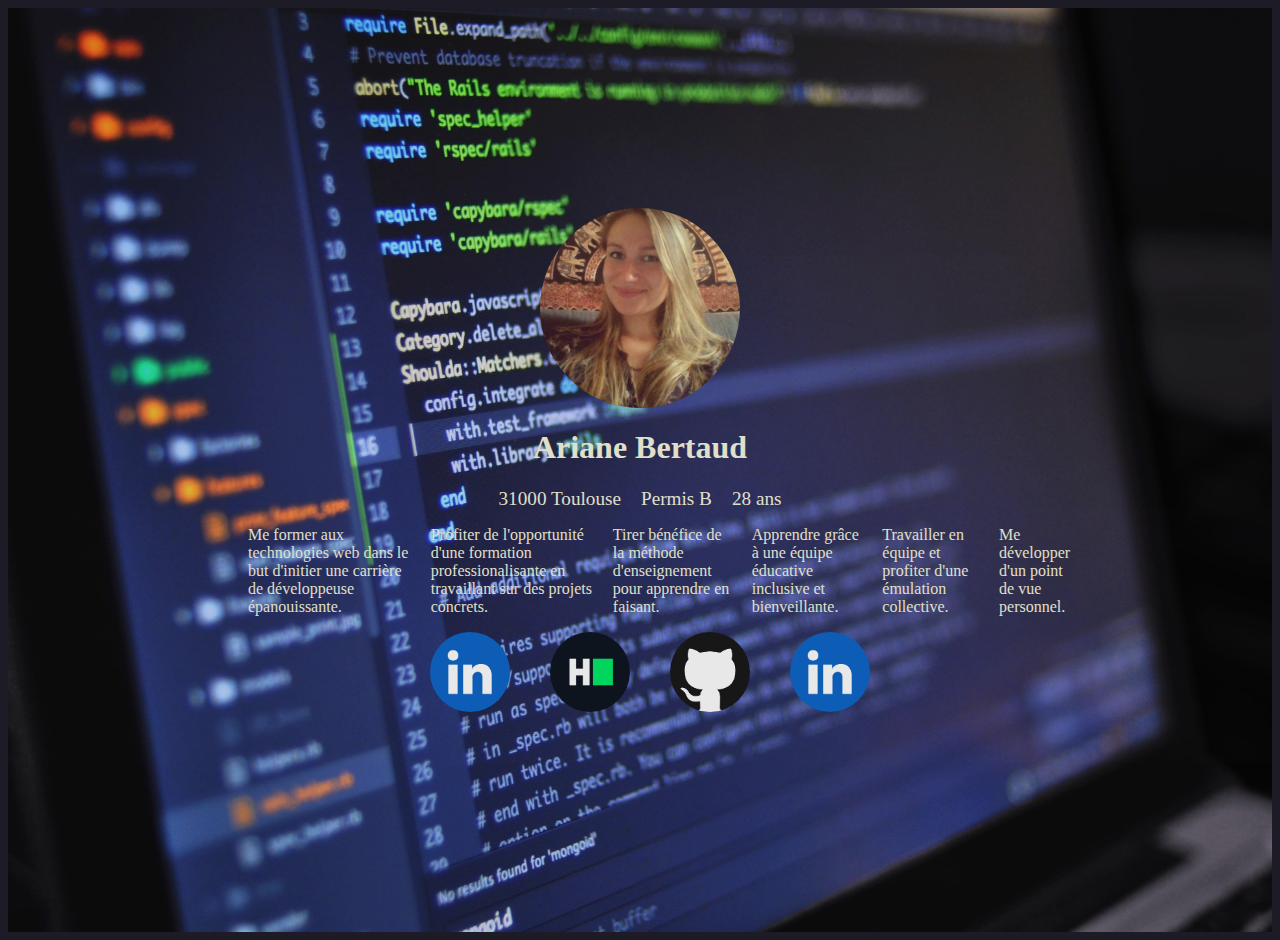
==== ProjetHTML/index.html @ f8efa6bf "My first commit" ====
<!DOCTYPE html>
<html lang="fr">
    <head>
        <meta charset="utf-8">
        <link href="style.css" rel="stylesheet">
        <link rel="preconnect" href="https://fonts.googleapis.com">
        <link rel="preconnect" href="https://fonts.gstatic.com" crossorigin>
        <link href="https://fonts.googleapis.com/css2?family=Freeman&display=swap" rel="stylesheet">
        <title>Carte de visite - Ariane Bertaud</title>
    </head>

    <main>
        <!-- les balises que je peux utiliser <span> <div> <br>-->
    <body>
        <section class="section1">
            <span class="avatar_span"> <img src="image/ariane.jpg" alt="Avatar Ariane Bertaud" title="Ariane Bertaud" class="avatar"> </span>
            <h1>Ariane Bertaud</h1>
            <div class="div_horizontale">
                <div class="div_text"> 31000 Toulouse</div>
                <div class="div_text"> Permis B</div>
                <div class="div_text"> 28 ans</div>
            </div>
            <ul class="liste_verticale">
                <li>Me former aux technologies web dans le but d'initier une carrière de développeuse épanouissante.</li>
                <li>Profiter de l'opportunité d'une formation professionalisante en travaillant sur des projets concrets.</li>
                <li>Tirer bénéfice de la méthode d'enseignement pour apprendre en faisant.</li>
                <li>Apprendre grâce à une équipe éducative inclusive et bienveillante.</li>
                <li>Travailler en équipe et profiter d'une émulation collective.</li>
                <li>Me développer d'un point de vue personnel.</li>
            </ul>
            <ul class="liste_horizontale">
                <li>        
                    <a href="https://fr.linkedin.com/in/ariane-bertaud-a9135b99" target="_blank">
                    <img src="image/linkedin.png" alt="logo in blanc sur fond bleu" title="Page Linkedin Ariane Bertaud" class="bulle">
                </li>
                <li>        
                    <a href="https://www.hackerrank.com/ariane_bertaud" target="_blank">
                    <img src="image/hackerrank.png" alt="logo H blanc puis rectangle vert sur fond bleu" title="Page HackerRank Ariane Bertaud" class="bulle">
                </li>
                <li>        
                    <a href="https://github.com/Pipatchies/Simplon" target="_blank">
                    <img src="image/github.png" alt="logo chat blanc sur fond noir" title="Repository GitHub Ariane Bertaud" class="bulle">
                </li>
                <li>        
                    <a href="https://www.linkedin.com/in/ariane-bertaud-a9135b99/" target="_blank">
                    <img src="image/linkedin.png" alt="logo linkedin" title="Page Linkedin Ariane Bertaud" class="bulle">
                </li>
            </ul>
        </section>

        <!--<h1>Informations générales:</h1>
        <p>Voici <em>quelques lignes</em> pour me présenter sunccintement</p>
        <ul>
            <li class="classe_1 size_text"><strong>Nom</strong> : Bertaud</li>
            <li class="size_text"><mark>Prénom</mark> : Ariane</li>
        </ul>
        <div class="fond">
            <span class="photoprofil">
                <img src="image/ariane.jpg" alt="La plus belle" title="là c'est vraiment la plus belle" class="photo">
            </span>
        </div>
        <br>
        <br>
        <a href="about.html">About</a>-->
    </body>
    </main>
</html>
---- ProjetHTML/style.css ----
body {
    background-color: rgb(29, 27, 38);
}
.section1 {    
    flex-direction: column;
    color: beige;
    background: url(image/Code.jpg);
    background-size: cover;
    opacity: 0.9;
    padding : 200px;
    font-family: 'Freeman' sans-serif;
}

.avatar {
    width: 200px;
    border-radius: 50% 50% 50% 50% / 50% 50% 50% 50% ;
}

.bulle {
    width: 80px;
    border-radius: 50% 50% 50% 50% / 50% 50% 50% 50% ;
}

.avatar_span {
    display: flex;
    justify-content: center;
}

.section1 h1 {
    text-align: center;
    font-size: 2em;
}

.div_horizontale {
    
    display: flex;
    list-style-type:none;
    flex-direction: row;
    justify-content: center;
    gap: 20px;
}

.liste_verticale {
    
    display: flex;
    list-style-type:none;
    justify-content: center;
    gap: 20px;
}

.liste_horizontale {
    
    display: flex;
    list-style-type:none;
    flex-direction: row;
    justify-content: center;
    gap: 20px;
}

.div_text {
    font-size: 1.2em;
}
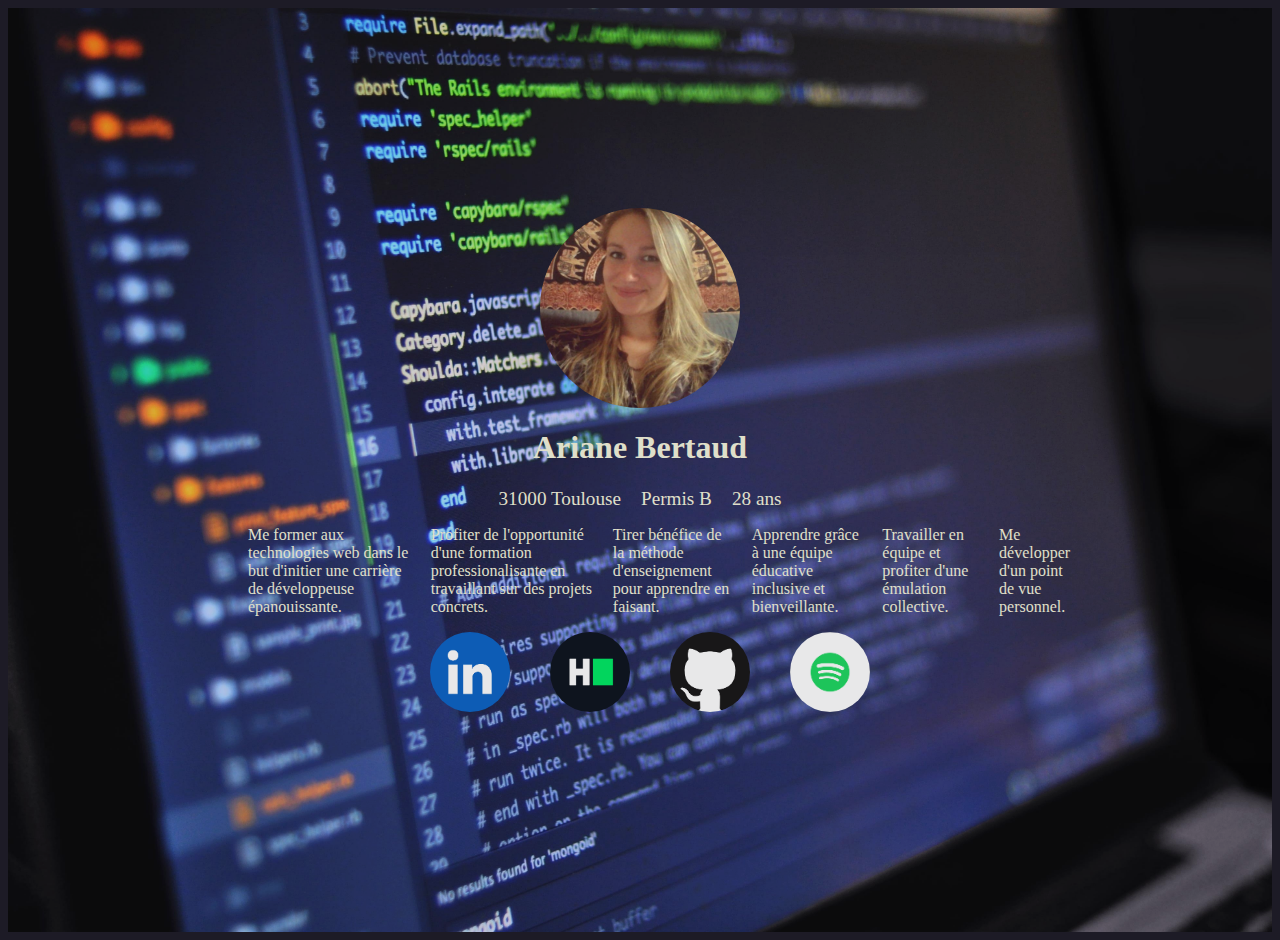
==== commit 00925182: "Add Spotify link" ====
--- a/ProjetHTML/index.html
+++ b/ProjetHTML/index.html
@@ -38,12 +38,12 @@
                     <img src="image/hackerrank.png" alt="logo H blanc puis rectangle vert sur fond bleu" title="Page HackerRank Ariane Bertaud" class="bulle">
                 </li>
                 <li>        
-                    <a href="https://github.com/Pipatchies/Simplon" target="_blank">
+                    <a href="https://github.com/Pipatchies" target="_blank">
                     <img src="image/github.png" alt="logo chat blanc sur fond noir" title="Repository GitHub Ariane Bertaud" class="bulle">
                 </li>
                 <li>        
-                    <a href="https://www.linkedin.com/in/ariane-bertaud-a9135b99/" target="_blank">
-                    <img src="image/linkedin.png" alt="logo linkedin" title="Page Linkedin Ariane Bertaud" class="bulle">
+                    <a href="https://open.spotify.com/user/1158196847?si=a5fb77421f29477c" target="_blank">
+                    <img src="image/spotify.png" alt="logo vert avec stries blanches" title="Profil Spotify Ariane Bertaud" class="bulle">
                 </li>
             </ul>
         </section>
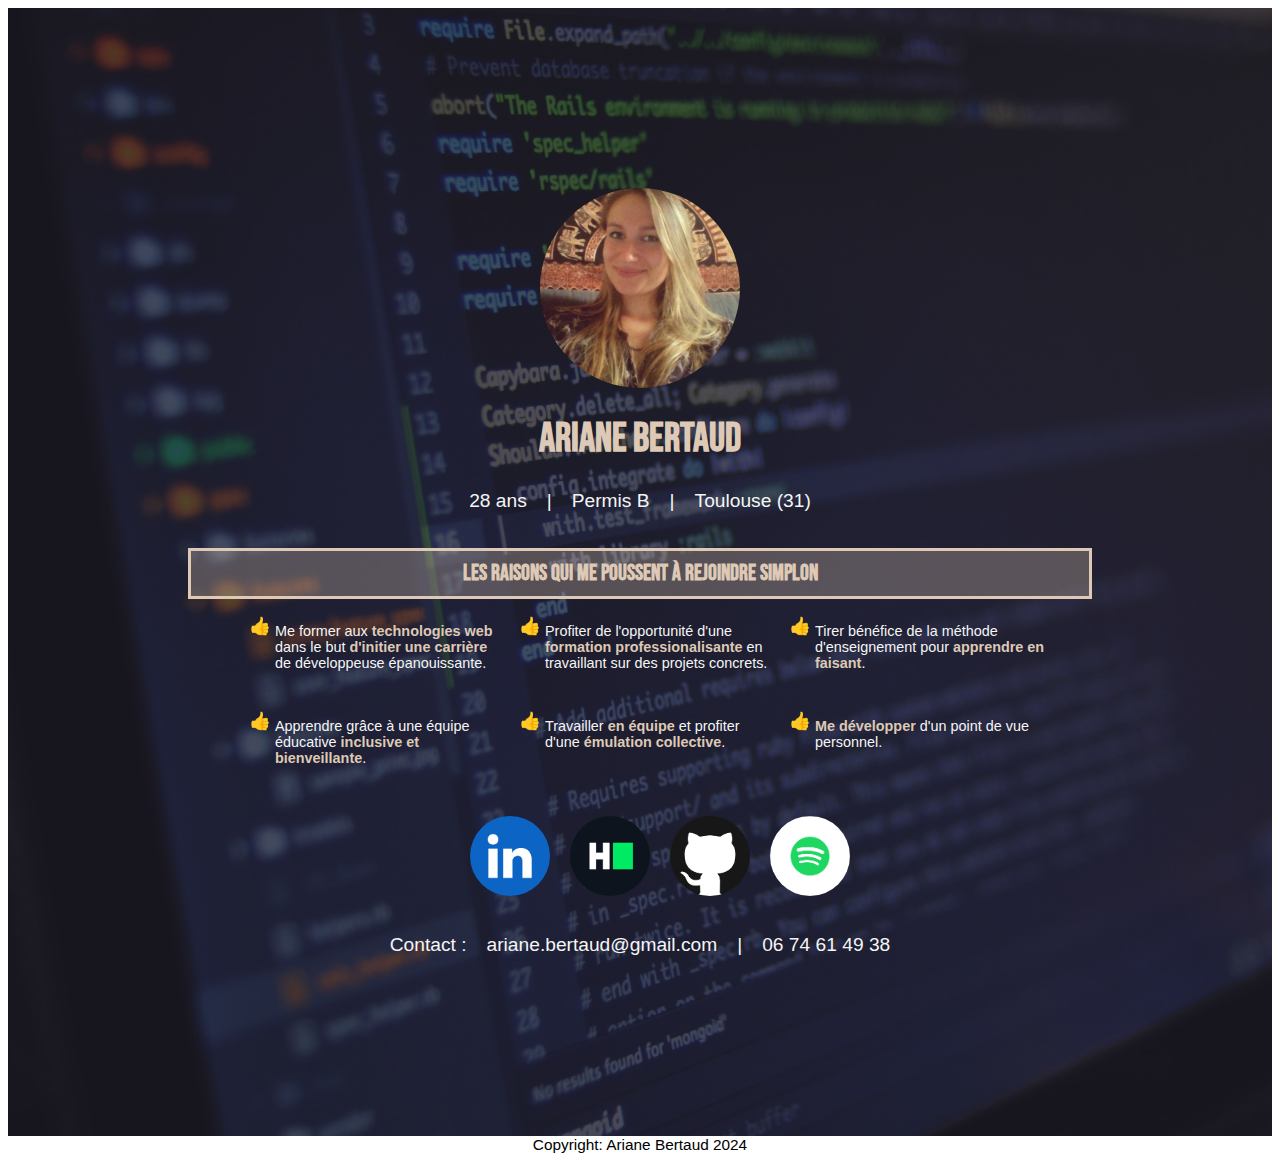
==== commit 42b105fc: "Finish project" ====
--- a/ProjetHTML/index.html
+++ b/ProjetHTML/index.html
@@ -5,7 +5,7 @@
         <link href="style.css" rel="stylesheet">
         <link rel="preconnect" href="https://fonts.googleapis.com">
         <link rel="preconnect" href="https://fonts.gstatic.com" crossorigin>
-        <link href="https://fonts.googleapis.com/css2?family=Freeman&display=swap" rel="stylesheet">
+        <link href="https://fonts.googleapis.com/css2?family=Bebas+Neue&display=swap" rel="stylesheet">
         <title>Carte de visite - Ariane Bertaud</title>
     </head>
 
@@ -13,55 +13,60 @@
         <!-- les balises que je peux utiliser <span> <div> <br>-->
     <body>
         <section class="section1">
+        <!--je n'utilise qu'une section pour pouvoir jouer sur la transparence de l'arrière plan-->
             <span class="avatar_span"> <img src="image/ariane.jpg" alt="Avatar Ariane Bertaud" title="Ariane Bertaud" class="avatar"> </span>
             <h1>Ariane Bertaud</h1>
             <div class="div_horizontale">
-                <div class="div_text"> 31000 Toulouse</div>
+                <div class="div_text"> 28 ans</div>
+                <div class="div_text">|</div>
                 <div class="div_text"> Permis B</div>
-                <div class="div_text"> 28 ans</div>
+                <div class="div_text">|</div>
+                <div class="div_text">Toulouse (31)</div>
             </div>
-            <ul class="liste_verticale">
-                <li>Me former aux technologies web dans le but d'initier une carrière de développeuse épanouissante.</li>
-                <li>Profiter de l'opportunité d'une formation professionalisante en travaillant sur des projets concrets.</li>
-                <li>Tirer bénéfice de la méthode d'enseignement pour apprendre en faisant.</li>
-                <li>Apprendre grâce à une équipe éducative inclusive et bienveillante.</li>
-                <li>Travailler en équipe et profiter d'une émulation collective.</li>
-                <li>Me développer d'un point de vue personnel.</li>
+            <br>
+            <h2> Les raisons qui me poussent à rejoindre simplon</h2>
+            <ul class="liste_raisons">
+                <li class="liste_text">Me former aux <strong>technologies web</strong> dans le but <strong>d'initier une carrière</strong> de développeuse épanouissante.</li>
+                <li class="liste_text">Profiter de l'opportunité d'une <strong>formation professionalisante</strong> en travaillant sur des projets concrets.</li>
+                <li class="liste_text">Tirer bénéfice de la méthode d'enseignement pour <strong>apprendre en faisant</strong>.</li>
+                <li class="liste_text">Apprendre grâce à une équipe éducative <strong>inclusive et bienveillante</strong>.</li>
+                <li class="liste_text">Travailler <strong>en équipe</strong> et profiter d'une <strong>émulation collective</strong>.</li>
+                <li class="liste_text"><strong>Me développer</strong> d'un point de vue personnel.</li>
             </ul>
-            <ul class="liste_horizontale">
+            <br>
+            <ul class="liste_logo">
                 <li>        
-                    <a href="https://fr.linkedin.com/in/ariane-bertaud-a9135b99" target="_blank">
-                    <img src="image/linkedin.png" alt="logo in blanc sur fond bleu" title="Page Linkedin Ariane Bertaud" class="bulle">
+                    <a href="https://fr.linkedin.com/in/ariane-bertaud-a9135b99" target="_blank" class="img_logo">
+                        <img src="image/linkedin.png" alt="logo in blanc sur fond bleu" title="Page Linkedin Ariane Bertaud" class="bulle">
+                    </a>
                 </li>
                 <li>        
-                    <a href="https://www.hackerrank.com/ariane_bertaud" target="_blank">
-                    <img src="image/hackerrank.png" alt="logo H blanc puis rectangle vert sur fond bleu" title="Page HackerRank Ariane Bertaud" class="bulle">
+                    <a href="https://www.hackerrank.com/ariane_bertaud" target="_blank" class="img_logo">
+                        <img src="image/hackerrank.png" alt="logo H blanc puis rectangle vert sur fond bleu" title="Page HackerRank Ariane Bertaud" class="bulle">
+                    </a>
                 </li>
                 <li>        
-                    <a href="https://github.com/Pipatchies" target="_blank">
-                    <img src="image/github.png" alt="logo chat blanc sur fond noir" title="Repository GitHub Ariane Bertaud" class="bulle">
+                    <a href="https://github.com/Pipatchies" target="_blank" class="img_logo">
+                        <img src="image/github.png" alt="logo chat blanc sur fond noir" title="Repository GitHub Ariane Bertaud" class="bulle">
+                    </a>
                 </li>
                 <li>        
-                    <a href="https://open.spotify.com/user/1158196847?si=a5fb77421f29477c" target="_blank">
-                    <img src="image/spotify.png" alt="logo vert avec stries blanches" title="Profil Spotify Ariane Bertaud" class="bulle">
+                    <a href="https://open.spotify.com/user/1158196847?si=a5fb77421f29477c" target="_blank" class="img_logo">
+                        <img src="image/spotify.png" alt="logo vert avec stries blanches" title="Profil Spotify Ariane Bertaud" class="bulle">
+                    </a>
                 </li>
             </ul>
+            <br>
+            <div class="div_horizontale">
+                <div class="div_text">Contact :</div>
+                <div class="div_text">ariane.bertaud@gmail.com</div>
+                <div class="div_text">|</div>
+                <div class="div_text">06 74 61 49 38</div>
+            </div>
         </section>
-
-        <!--<h1>Informations générales:</h1>
-        <p>Voici <em>quelques lignes</em> pour me présenter sunccintement</p>
-        <ul>
-            <li class="classe_1 size_text"><strong>Nom</strong> : Bertaud</li>
-            <li class="size_text"><mark>Prénom</mark> : Ariane</li>
-        </ul>
-        <div class="fond">
-            <span class="photoprofil">
-                <img src="image/ariane.jpg" alt="La plus belle" title="là c'est vraiment la plus belle" class="photo">
-            </span>
-        </div>
-        <br>
-        <br>
-        <a href="about.html">About</a>-->
     </body>
     </main>
+    <footer>
+        <div class="div_text">Copyright: Ariane Bertaud 2024</div>
+    </footer> 
 </html>--- a/ProjetHTML/style.css
+++ b/ProjetHTML/style.css
@@ -1,24 +1,37 @@
-body {
+main {
     background-color: rgb(29, 27, 38);
+    position: relative;
 }
 .section1 {    
     flex-direction: column;
-    color: beige;
-    background: url(image/Code.jpg);
+    color: whitesmoke;
+    padding : 180px;
+    position: relative;
+    z-index: 2;
+}
+
+.section1:before {
+    content: "";
+    position: absolute;
+    top: 0; left: 0; right: 0; bottom: 0;
+    z-index: 1;
+    background-image: url(image/Code.jpg);
     background-size: cover;
-    opacity: 0.9;
-    padding : 200px;
-    font-family: 'Freeman' sans-serif;
+    opacity: 0.25; 
 }
 
 .avatar {
     width: 200px;
     border-radius: 50% 50% 50% 50% / 50% 50% 50% 50% ;
+    position: relative;
+    z-index: 2;
 }
 
 .bulle {
     width: 80px;
     border-radius: 50% 50% 50% 50% / 50% 50% 50% 50% ;
+    position: relative;
+    z-index: 2;
 }
 
 .avatar_span {
@@ -26,37 +39,85 @@
     justify-content: center;
 }
 
-.section1 h1 {
+.section1 h1, h2 {
     text-align: center;
-    font-size: 2em;
+    font-size: 2.5em;
+    font-family: 'Bebas Neue', sans-serif;
+    color: rgb(221, 201, 181);
+    position: relative;
+    z-index: 2;
 }
 
 .div_horizontale {
-    
     display: flex;
     list-style-type:none;
     flex-direction: row;
     justify-content: center;
     gap: 20px;
+    position: relative;
+    z-index: 2;
 }
 
-.liste_verticale {
-    
-    display: flex;
-    list-style-type:none;
-    justify-content: center;
-    gap: 20px;
+.div_text {
+    font-size: 1.2em;
+    font-family:'Arial', sans-serif;
 }
 
-.liste_horizontale {
-    
+.section1 h2 {
+    font-size: 1.35em;
+    border: 3px solid;
+    background-color: rgba(221, 201, 181, 0.3);
+    padding: 10px;
+    position: relative;
+    z-index: 2;
+}
+.liste_raisons {
+    display: grid;
+    grid-template-columns: 230px 230px 230px;
+    justify-content: center;
+    list-style-type: none;
+    gap: 40px;
+    text-align: left;
+    position: relative;
+    z-index: 2;
+}
+
+.liste_text {
+    font-family:'Arial', sans-serif;
+    font-size: 0.9em;
+}
+
+.liste_text:before {
+    content: "";
+    display: inline-block;
+    height: 20px;
+    width: 20px;
+    background-image: url(image/pouce.png);
+    background-size: contain;
+    background-repeat: no-repeat;
+    margin-left:-25px;
+    margin-right: 5px;
+}
+
+strong {
+    color: rgb(221, 201, 181)
+}
+
+.liste_logo {
     display: flex;
     list-style-type:none;
     flex-direction: row;
     justify-content: center;
     gap: 20px;
+    position: relative;
+    z-index: 2;
 }
 
-.div_text {
-    font-size: 1.2em;
+.img_logo:hover {
+    opacity: 0.5;
 }
+
+footer {
+    font-size: 0.8em;
+    text-align: center;
+}